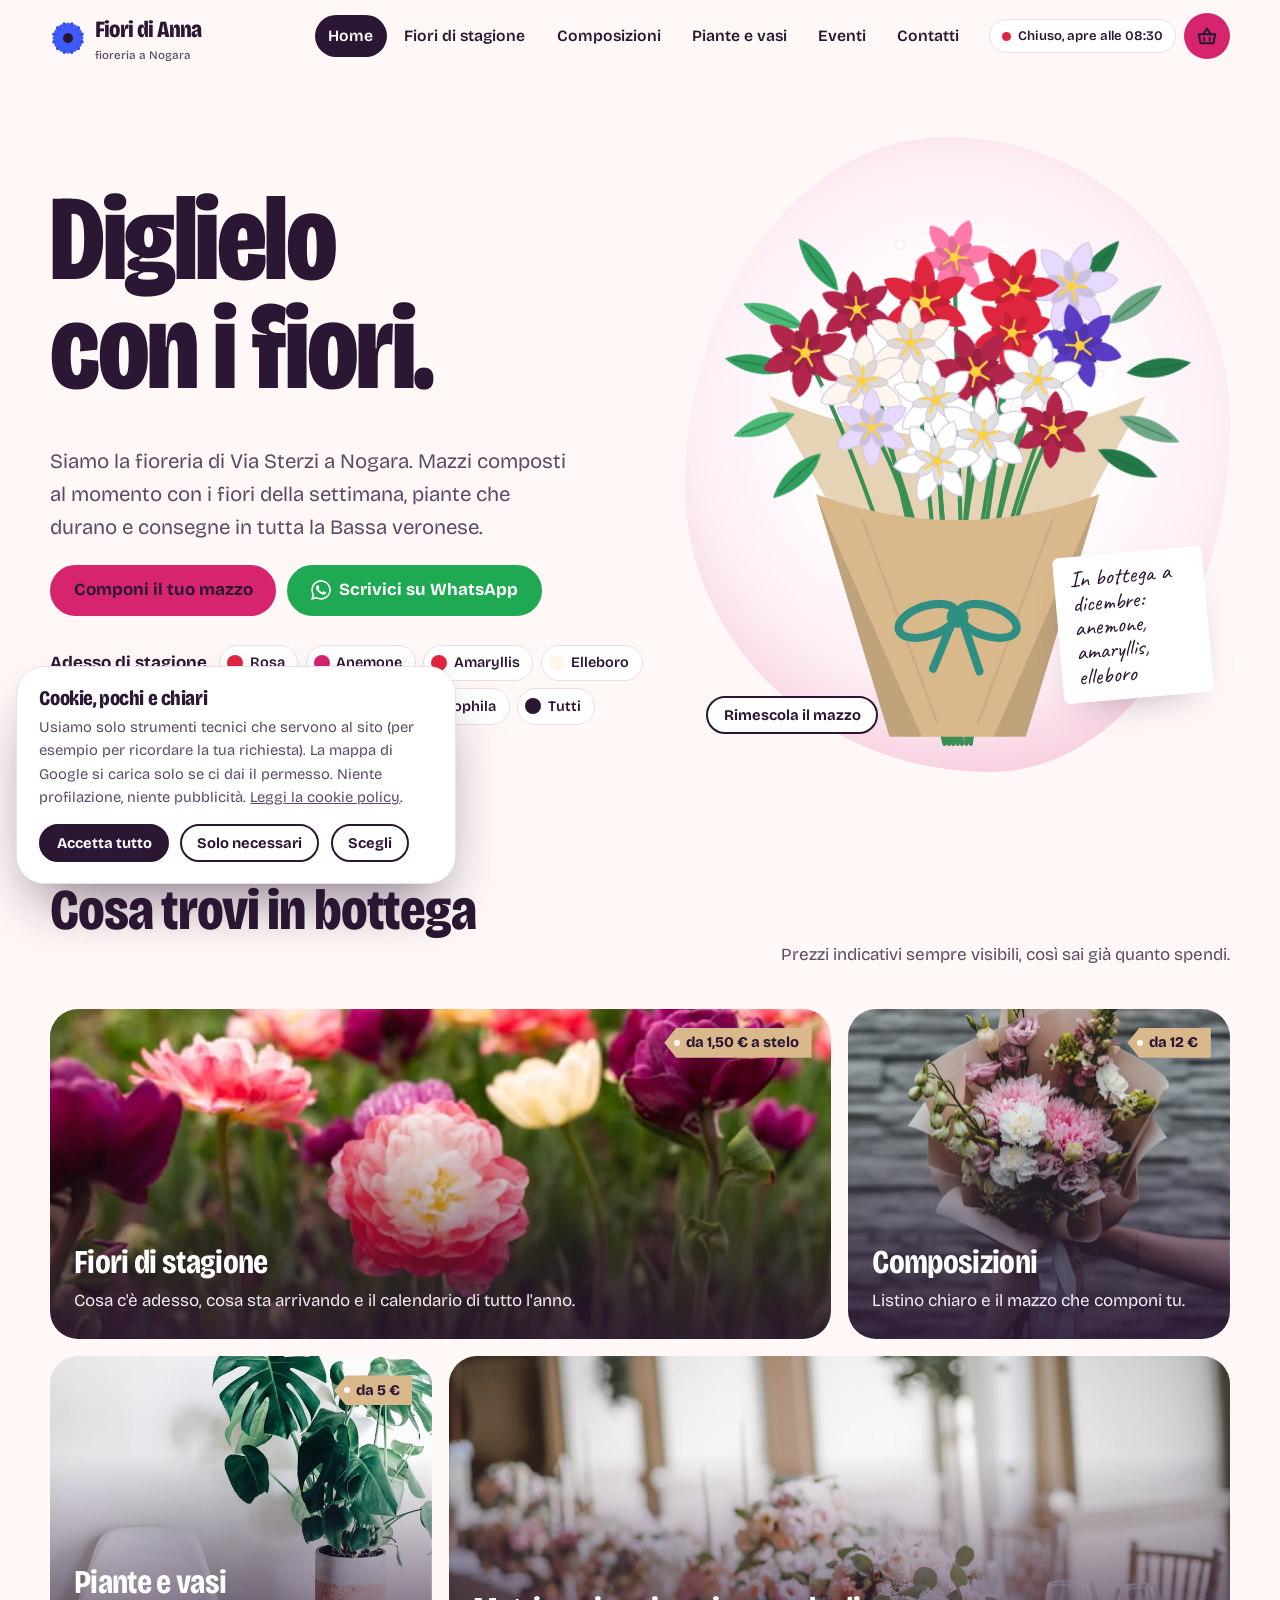
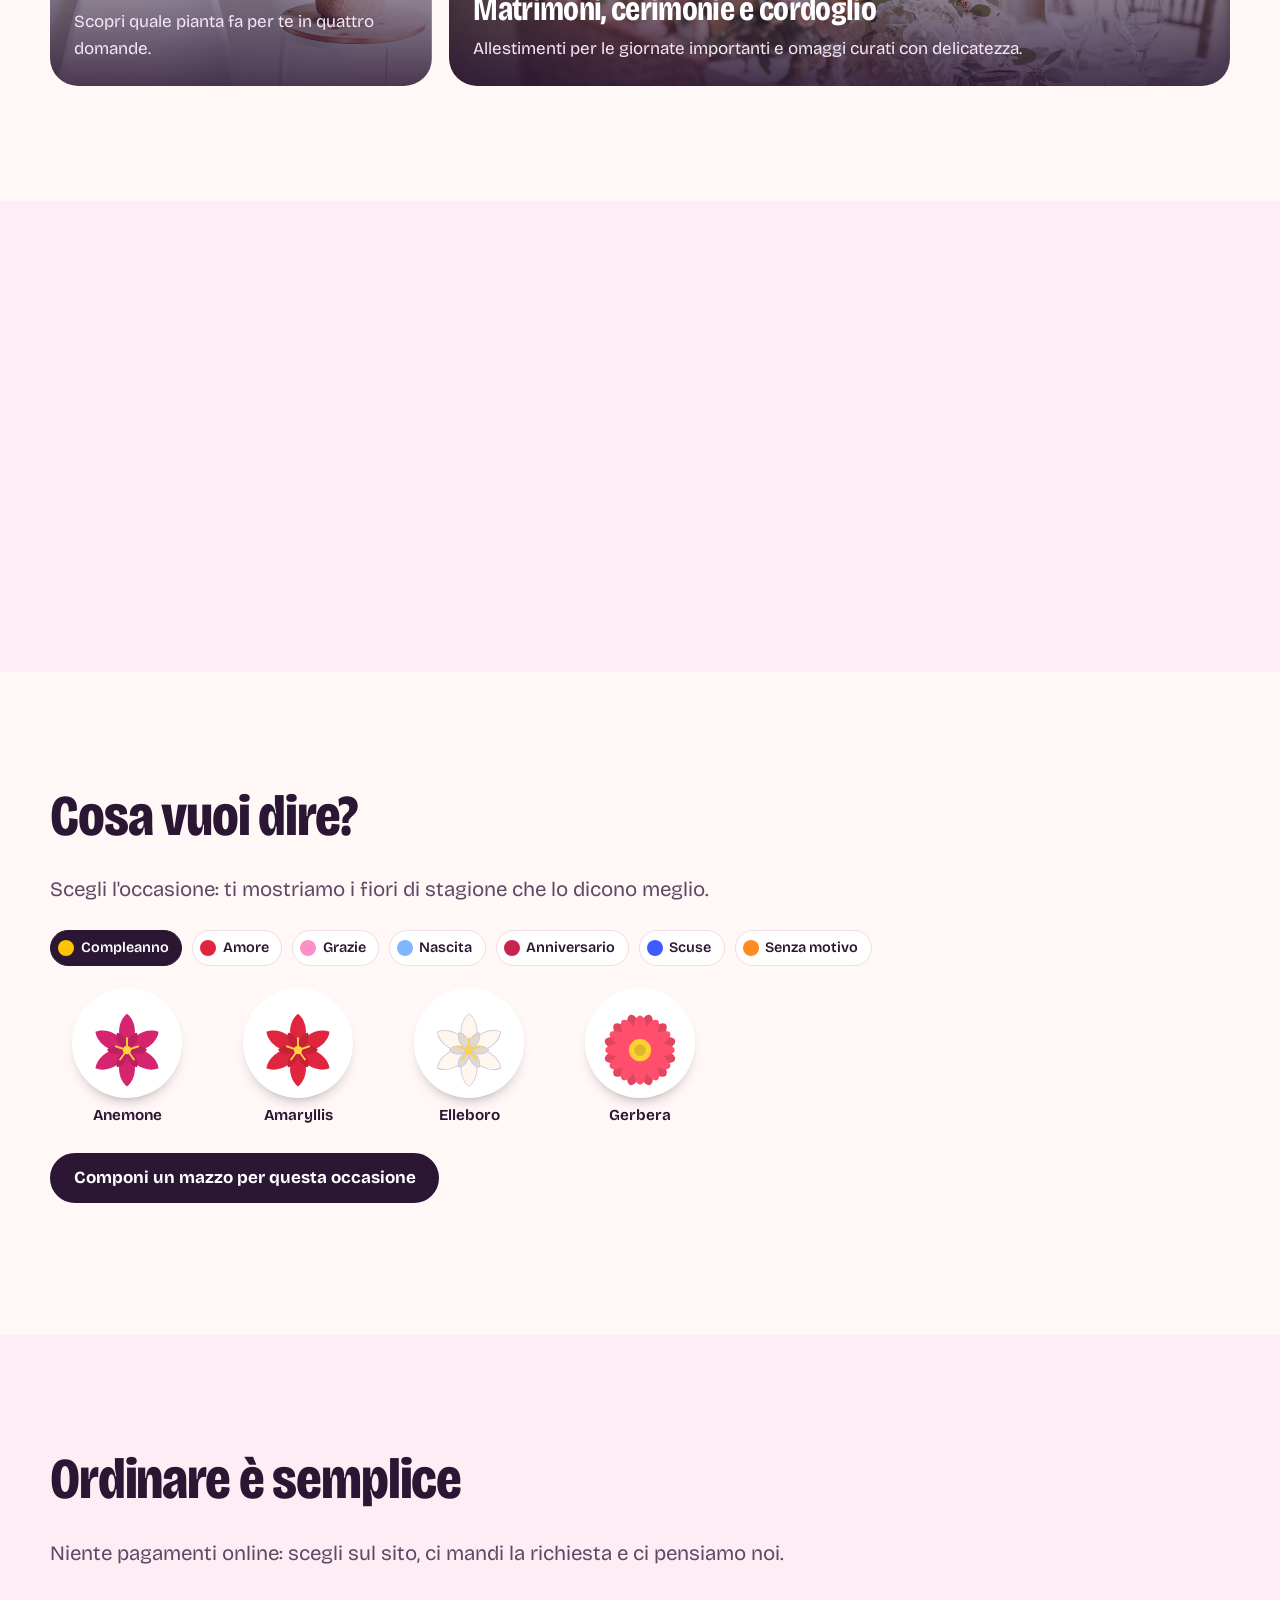
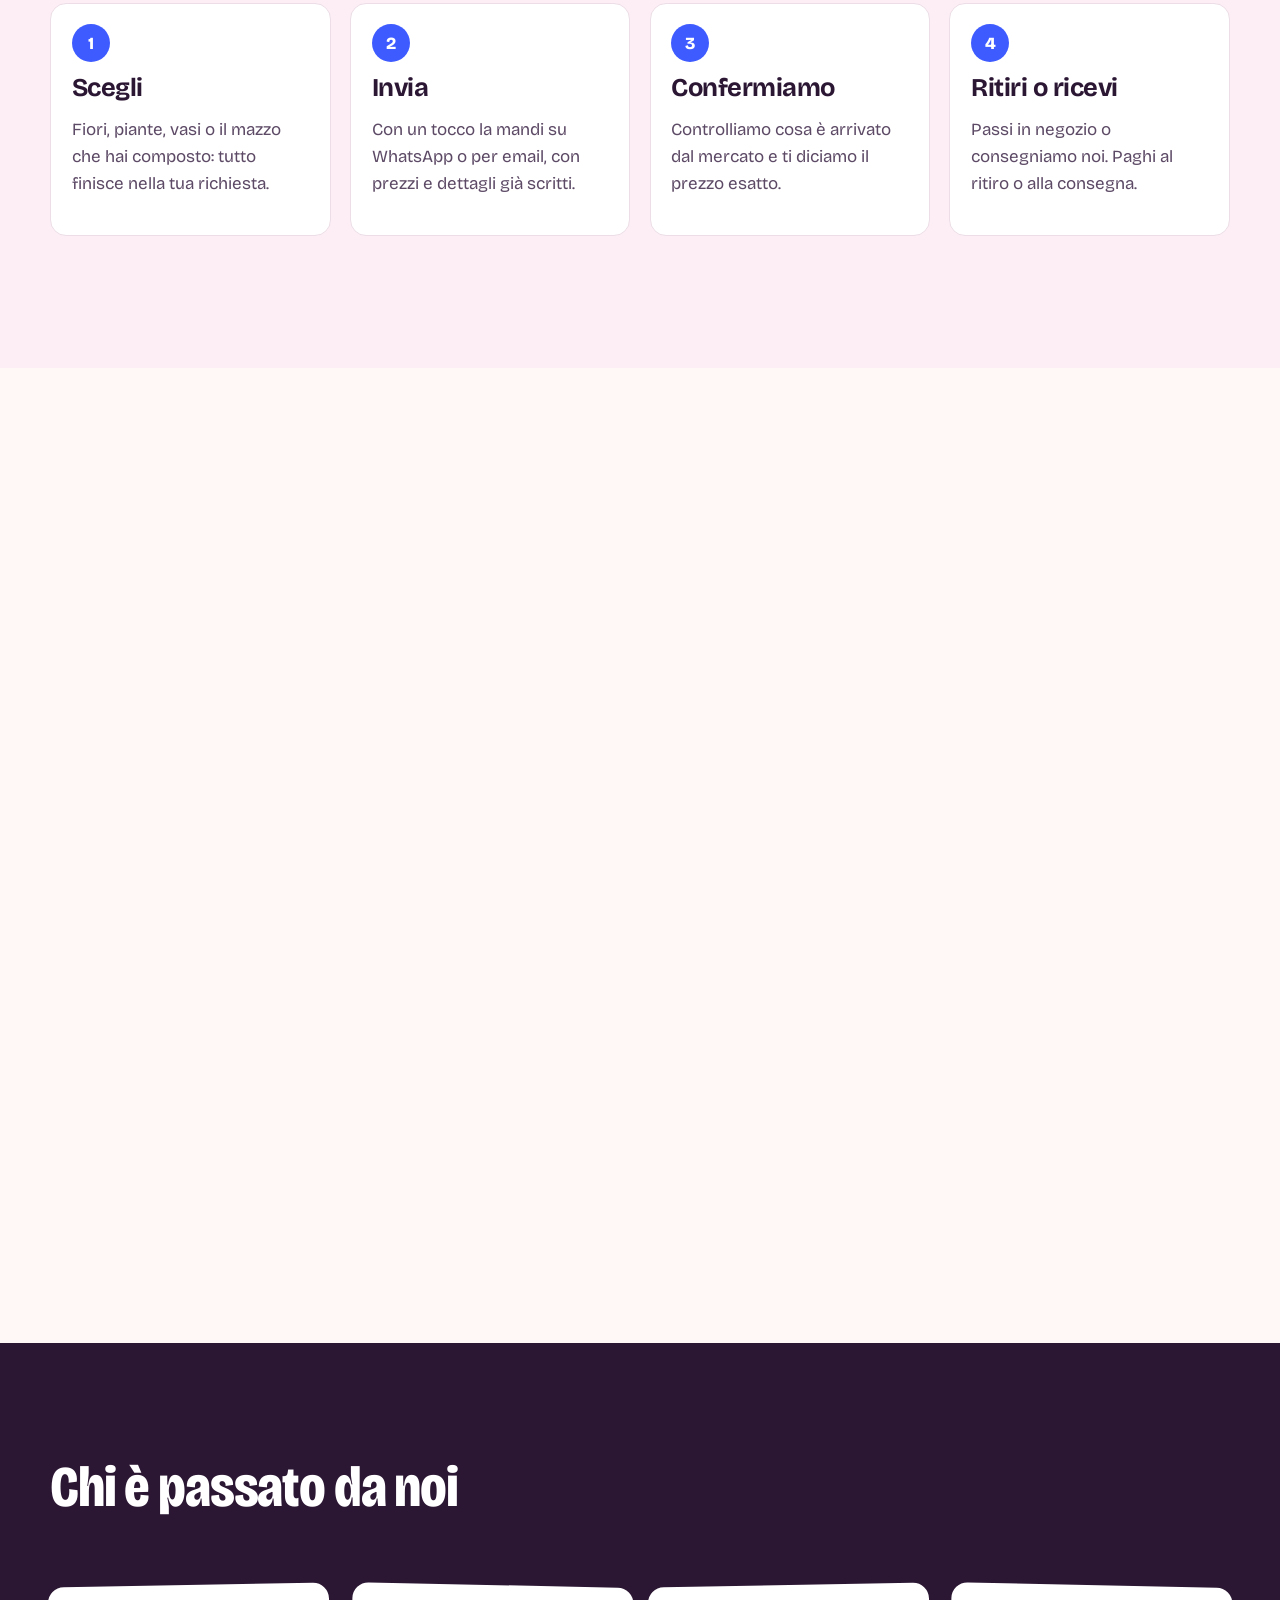
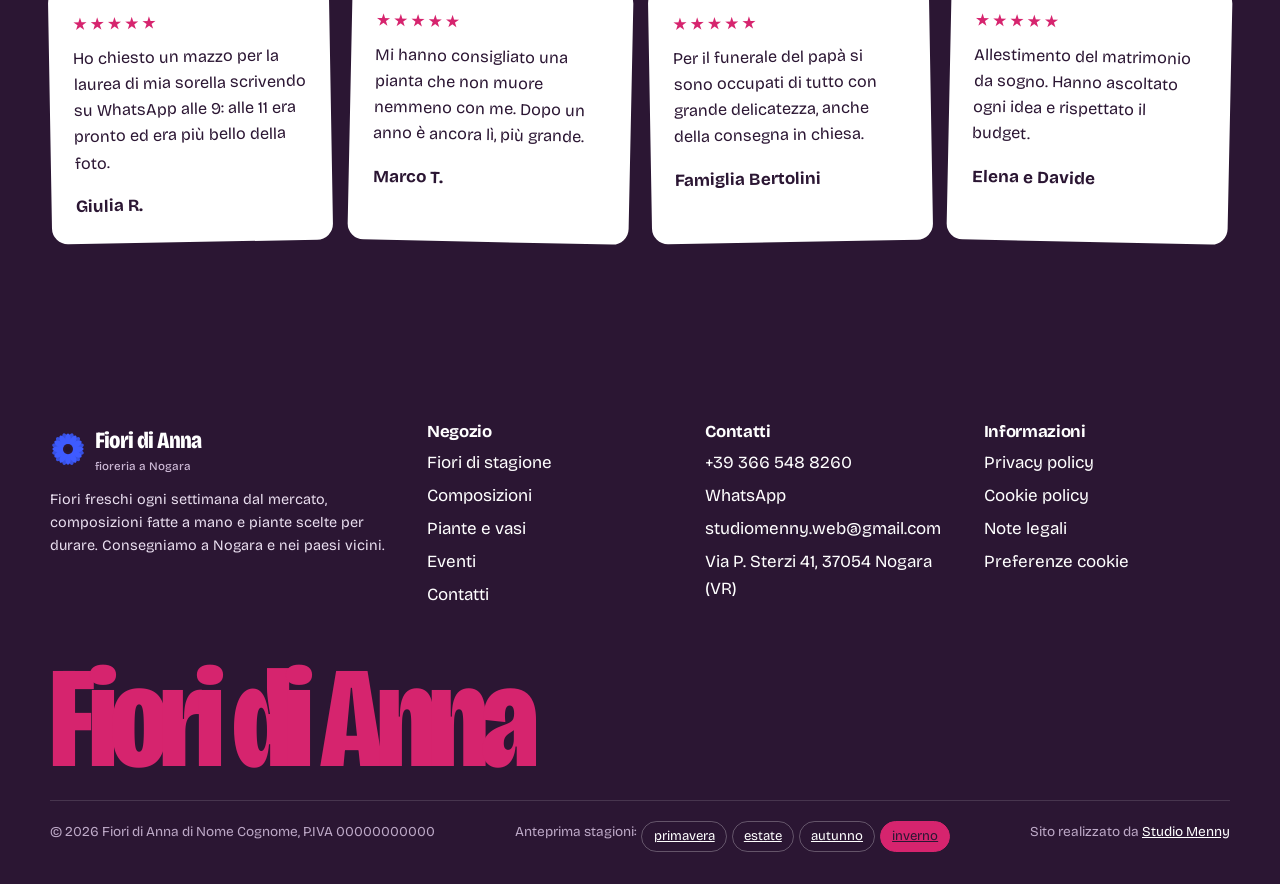
==== index.html @ 898e4e73 "Add files via upload" ====
<!doctype html>
<html lang="it">
<head>
<meta charset="utf-8">
<meta name="viewport" content="width=device-width, initial-scale=1, viewport-fit=cover">
<title>Fiori di Anna, fioreria a Nogara: fiori di stagione, composizioni e piante</title>
<meta name="description" content="Fioreria a Nogara (VR): fiori di stagione, bouquet su misura, piante e vasi con prezzi chiari. Componi il tuo mazzo online e consegniamo nella Bassa veronese.">
<meta name="theme-color" content="#2b1633">
<meta property="og:type" content="website">
<meta property="og:title" content="Fiori di Anna, fioreria a Nogara: fiori di stagione, composizioni e piante">
<meta property="og:description" content="Fioreria a Nogara (VR): fiori di stagione, bouquet su misura, piante e vasi con prezzi chiari. Componi il tuo mazzo online e consegniamo nella Bassa veronese.">
<meta property="og:image" content="img/og-image.jpg">
<meta property="og:locale" content="it_IT">
<link rel="icon" href="img/favicon.svg" type="image/svg+xml">
<link rel="preload" href="fonts/bricolage.woff2" as="font" type="font/woff2" crossorigin>
<link rel="stylesheet" href="css/style.css?v=5">
<script type="application/ld+json">{"@context": "https://schema.org", "@type": "Florist", "name": "Fiori di Anna", "telephone": "+393665488260", "email": "studiomenny.web@gmail.com", "address": {"@type": "PostalAddress", "streetAddress": "Via P. Sterzi 41", "postalCode": "37054", "addressLocality": "Nogara", "addressRegion": "VR", "addressCountry": "IT"}, "openingHoursSpecification": [{"@type": "OpeningHoursSpecification", "dayOfWeek": ["Tuesday", "Wednesday", "Thursday", "Friday"], "opens": "08:30", "closes": "12:30"}, {"@type": "OpeningHoursSpecification", "dayOfWeek": ["Tuesday", "Wednesday", "Thursday", "Friday"], "opens": "15:30", "closes": "19:30"}, {"@type": "OpeningHoursSpecification", "dayOfWeek": "Saturday", "opens": "08:30", "closes": "19:30"}, {"@type": "OpeningHoursSpecification", "dayOfWeek": "Sunday", "opens": "08:30", "closes": "12:30"}], "priceRange": "€€", "areaServed": ["Nogara", "Gazzo Veronese", "Sorgà", "Salizzole", "Sanguinetto", "Casaleone", "Cerea", "Isola della Scala", "Bovolone"]}</script>
</head>
<body data-page="home">
<noscript><p style="padding:1rem;background:#fff3c4;margin:0">Per usare tutti gli strumenti del sito attiva JavaScript. Puoi comunque chiamarci al +39 366 548 8260 o scrivere a studiomenny.web@gmail.com.</p></noscript>
<main id="main">

<section class="hero">
  <div class="wrap hero-grid">
    <div>
      <h1>Diglielo<br>con i fiori.</h1>
      <p class="lead">Siamo la fioreria di Via Sterzi a Nogara. Mazzi composti al momento con i fiori della settimana, piante che durano e consegne in tutta la Bassa veronese.</p>
      <div class="btn-row">
        <a class="btn btn-season" href="composizioni.html#configuratore">Componi il tuo mazzo</a>
        <a class="btn btn-wa" href="https://wa.me/393665488260?text=Ciao%20Fiori%20di%20Anna!%20" target="_blank" rel="noopener"><svg viewBox="0 0 24 24" fill="currentColor" aria-hidden="true"><path d="M17.5 14.4c-.3-.1-1.8-.9-2-1-.3-.1-.5-.1-.7.1-.2.3-.8 1-.9 1.2-.2.2-.3.2-.6.1-.3-.1-1.3-.5-2.4-1.5-.9-.8-1.5-1.8-1.7-2.1-.2-.3 0-.5.1-.6l.4-.5.3-.5c.1-.2 0-.4 0-.5l-.9-2.2c-.2-.6-.5-.5-.7-.5h-.6c-.2 0-.5.1-.8.4-.3.3-1 1-1 2.5s1.1 2.9 1.2 3.1c.1.2 2.1 3.2 5.1 4.5.7.3 1.3.5 1.7.6.7.2 1.4.2 1.9.1.6-.1 1.8-.7 2-1.4.2-.7.2-1.3.2-1.4-.1-.1-.3-.2-.6-.3zM12 21.8a9.9 9.9 0 0 1-5-1.4l-.4-.2-3.7 1 1-3.6-.2-.4A9.9 9.9 0 1 1 12 21.8zm8.4-18.3A11.8 11.8 0 0 0 1.8 17.6L.1 24l6.5-1.7A11.8 11.8 0 0 0 23.8 12a11.7 11.7 0 0 0-3.4-8.5z"/></svg>Scrivici su WhatsApp</a>
      </div>
      <div class="now-strip" id="now-strip"></div>
    </div>
    <div class="hero-stage">
      <div id="hero-bouquet"></div>
      <p class="hero-note" id="hero-note"></p>
      <button class="btn btn-sm btn-light hero-shuffle" type="button" id="hero-shuffle">Rimescola il mazzo</button>
    </div>
  </div>
</section>

<section class="section" style="padding-top:2rem">
  <div class="wrap">
    <div class="section-head"><h2>Cosa trovi in bottega</h2><p class="muted">Prezzi indicativi sempre visibili, così sai già quanto spendi.</p></div>
    <div class="doors">
      <a class="door door-wide reveal" href="fiori.html" data-img="door-fiori.jpg" style="--fb:linear-gradient(135deg,#ff5fa2,#ffb400)"><span class="tag">da 1,50 € a stelo</span><h3>Fiori di stagione</h3><p>Cosa c'è adesso, cosa sta arrivando e il calendario di tutto l'anno.</p></a>
      <a class="door reveal" href="composizioni.html" data-img="door-composizioni.jpg" style="--fb:linear-gradient(135deg,#c7254e,#ff8a1f)"><span class="tag">da 12 €</span><h3>Composizioni</h3><p>Listino chiaro e il mazzo che componi tu.</p></a>
      <a class="door reveal" href="piante.html" data-img="door-piante.jpg" style="--fb:linear-gradient(135deg,#1f7a4d,#7fd6b0)"><span class="tag">da 5 €</span><h3>Piante e vasi</h3><p>Scopri quale pianta fa per te in quattro domande.</p></a>
      <a class="door door-wide reveal" href="eventi.html" data-img="door-eventi.jpg" style="--fb:linear-gradient(135deg,#3e5bff,#b98cff)"><h3>Matrimoni, cerimonie e cordoglio</h3><p>Allestimenti per le giornate importanti e omaggi curati con delicatezza.</p></a>
    </div>
  </div>
</section>

<section class="section section-tint">
  <div class="wrap fotd reveal" id="fotd"></div>
</section>

<section class="section">
  <div class="wrap">
    <h2>Cosa vuoi dire?</h2>
    <p class="lead">Scegli l'occasione: ti mostriamo i fiori di stagione che lo dicono meglio.</p>
    <div class="occasions" id="occasions"></div>
    <div class="occasion-result" id="occasion-result" aria-live="polite"></div>
    <p style="margin-top:1.6rem"><a class="btn" id="occasion-go" href="composizioni.html#configuratore">Componi un mazzo per questa occasione</a></p>
  </div>
</section>

<section class="section section-tint">
  <div class="wrap">
    <h2>Ordinare è semplice</h2>
    <p class="lead">Niente pagamenti online: scegli sul sito, ci mandi la richiesta e ci pensiamo noi.</p>
    <ol class="steps" style="padding:0;margin-top:2rem">
      <li><h3>Scegli</h3><p class="muted">Fiori, piante, vasi o il mazzo che hai composto: tutto finisce nella tua richiesta.</p></li>
      <li><h3>Invia</h3><p class="muted">Con un tocco la mandi su WhatsApp o per email, con prezzi e dettagli già scritti.</p></li>
      <li><h3>Confermiamo</h3><p class="muted">Controlliamo cosa è arrivato dal mercato e ti diciamo il prezzo esatto.</p></li>
      <li><h3>Ritiri o ricevi</h3><p class="muted">Passi in negozio o consegniamo noi. Paghi al ritiro o alla consegna.</p></li>
    </ol>
  </div>
</section>

<section class="section">
  <div class="wrap split">
    <div class="ph ph-tall reveal" data-img="bottega.jpg" style="--fb:linear-gradient(160deg,#ffb400,#ff5fa2 55%,#3e5bff)"></div>
    <div class="reveal">
      <h2>Una bottega piena di colore</h2>
      <p class="lead">Andiamo al mercato dei fiori ogni settimana e scegliamo uno a uno gli steli. Per questo i nostri mazzi cambiano con le stagioni.</p>
      <p>Da noi puoi entrare anche solo per un consiglio: come salvare un'orchidea, che pianta mettere in un bagno senza finestre, quali fiori portare a una cena. Te lo diciamo volentieri.</p>
      <p><span class="open-pill" data-open><i></i><span>…</span></span></p>
      <div class="btn-row"><a class="btn" href="contatti.html">Orari e dove siamo</a><a class="btn btn-light" href="tel:+393665488260"><svg viewBox="0 0 24 24" fill="none" stroke="currentColor" stroke-width="2" stroke-linecap="round" stroke-linejoin="round" aria-hidden="true"><path d="M22 16.9v3a2 2 0 0 1-2.2 2 19.8 19.8 0 0 1-8.6-3.1 19.5 19.5 0 0 1-6-6A19.8 19.8 0 0 1 2.1 4.2 2 2 0 0 1 4.1 2h3a2 2 0 0 1 2 1.7c.1.9.4 1.8.7 2.7a2 2 0 0 1-.5 2.1L8 9.8a16 16 0 0 0 6 6l1.3-1.3a2 2 0 0 1 2.1-.4c.9.3 1.8.6 2.7.7a2 2 0 0 1 1.7 2z"/></svg>Chiama</a></div>
    </div>
  </div>
</section>

<section class="section section-ink">
  <div class="wrap">
    <div class="section-head"><h2>Chi è passato da noi</h2></div>
    <div class="reviews" id="reviews"></div>
  </div>
</section>
</main>
<script src="js/data.js?v=5" defer></script>
<script src="js/app.js?v=5" defer></script>
</body>
</html>
---- css/style.css ----
/* =========================================================
   FIORI DI ANNA — foglio di stile condiviso
   I colori d'accento cambiano da soli con la stagione
   (attributo data-season sull'<html>, impostato da app.js)
   ========================================================= */

@font-face {
  font-family: "Bricolage";
  src: url("../fonts/bricolage.woff2") format("woff2");
  font-weight: 200 800;
  font-stretch: 75% 100%;
  font-display: swap;
}
@font-face {
  font-family: "Caveat";
  src: url("../fonts/caveat.woff2") format("woff2");
  font-weight: 400;
  font-display: swap;
}

:root {
  --paper: #fff8f6;
  --paper-2: #ffffff;
  --ink: #2b1633;
  --ink-soft: #5d4a66;
  --line: #ecdde6;
  --leaf: #1f7a4d;
  --leaf-soft: #d9f4e3;
  --brand: #3e5bff;          /* blu fiordaliso: il colore del marchio */
  --kraft: #d9b98c;
  --kraft-dark: #a9824f;
  --wa: #1ea952;

  /* accenti di stagione (autunno di base) */
  --s1: #ff8a1f;
  --s2: #c7254e;
  --s3: #ffc53d;
  --s-tint: #fff0e3;

  --radius-l: 28px;
  --radius-m: 16px;
  --radius-s: 10px;
  --shadow: 0 18px 40px -22px rgba(43, 22, 51, .35);
  --wrap: min(1180px, 100% - 2.5rem);
  --ff: "Bricolage", "Segoe UI", system-ui, sans-serif;
  --ff-hand: "Caveat", "Segoe Print", cursive;
}

html[data-season="primavera"] { --s1: #ff5fa2; --s2: #1fb36b; --s3: #ffd21f; --s-tint: #ffeef6; }
html[data-season="estate"]    { --s1: #ffb400; --s2: #ff5a36; --s3: #19b6c9; --s-tint: #fff6db; }
html[data-season="autunno"]   { --s1: #ff8a1f; --s2: #c7254e; --s3: #ffc53d; --s-tint: #fff0e3; }
html[data-season="inverno"]   { --s1: #d6246e; --s2: #2f8f83; --s3: #7fb7ff; --s-tint: #fdeef5; }

*, *::before, *::after { box-sizing: border-box; }
html { scroll-behavior: smooth; -webkit-text-size-adjust: 100%; }
body {
  margin: 0;
  font-family: var(--ff);
  font-size: 1.0625rem;
  line-height: 1.6;
  color: var(--ink);
  background: var(--paper);
  font-variation-settings: "wdth" 100;
}
img { max-width: 100%; display: block; }
a { color: inherit; }
button, input, select, textarea { font: inherit; color: inherit; }
:focus-visible { outline: 3px solid var(--brand); outline-offset: 3px; border-radius: 6px; }
.sr-only { position: absolute; width: 1px; height: 1px; overflow: hidden; clip: rect(0 0 0 0); white-space: nowrap; }
.skip { position: absolute; left: 1rem; top: -4rem; background: var(--ink); color: #fff; padding: .6rem 1rem; border-radius: 8px; z-index: 100; }
.skip:focus { top: 1rem; }

.wrap { width: var(--wrap); margin-inline: auto; }

/* ---------- tipografia ---------- */
h1, h2, h3, h4 { margin: 0 0 .5em; line-height: 1.02; letter-spacing: -.02em; }
h1 { font-size: clamp(2.8rem, 8vw, 6.4rem); font-weight: 800; font-variation-settings: "wdth" 78; }
h2 { font-size: clamp(2rem, 4.6vw, 3.6rem); font-weight: 780; font-variation-settings: "wdth" 80; }
h3 { font-size: clamp(1.3rem, 2vw, 1.6rem); font-weight: 700; line-height: 1.15; }
p { margin: 0 0 1em; max-width: 64ch; }
.lead { font-size: clamp(1.1rem, 1.6vw, 1.3rem); color: var(--ink-soft); }
.hand { font-family: var(--ff-hand); font-weight: 400; letter-spacing: 0; }
.muted { color: var(--ink-soft); }
.small { font-size: .9rem; }

/* ---------- header ---------- */
.site-header {
  position: sticky; top: 0; z-index: 50;
  background: color-mix(in srgb, var(--paper) 86%, transparent);
  backdrop-filter: saturate(1.4) blur(12px);
  -webkit-backdrop-filter: saturate(1.4) blur(12px);
  border-bottom: 1px solid transparent;
  transition: border-color .3s;
}
.site-header.scrolled { border-color: var(--line); }
.header-inner { display: flex; align-items: center; gap: 1rem; height: 72px; }
.logo { display: flex; align-items: center; gap: .55rem; text-decoration: none; font-weight: 800; font-size: 1.45rem; letter-spacing: -.03em; font-variation-settings: "wdth" 80; }
.logo svg { width: 36px; height: 36px; flex: none; }
.logo small { display: block; font-weight: 500; font-size: .72rem; letter-spacing: 0; color: var(--ink-soft); line-height: 1; margin-top: 2px; font-variation-settings: "wdth" 100; }
.nav { margin-left: auto; display: flex; gap: .25rem; }
.nav a {
  text-decoration: none; font-weight: 600; font-size: .98rem;
  padding: .5rem .85rem; border-radius: 999px;
  transition: background .2s, color .2s;
}
.nav a:hover { background: var(--s-tint); }
.nav a[aria-current="page"] { background: var(--ink); color: #fff; }
.header-actions { display: flex; align-items: center; gap: .5rem; }
.open-pill {
  display: inline-flex; align-items: center; gap: .45rem;
  font-size: .82rem; font-weight: 600; padding: .35rem .75rem;
  border-radius: 999px; background: #fff; border: 1px solid var(--line); white-space: nowrap;
}
.open-pill i { width: 9px; height: 9px; border-radius: 50%; background: #aaa; }
.open-pill.is-open i { background: #1fb36b; box-shadow: 0 0 0 4px #1fb36b33; }
.open-pill.is-closed i { background: #e0263f; }
.basket-btn {
  position: relative; border: 0; cursor: pointer;
  width: 46px; height: 46px; border-radius: 50%;
  background: var(--s1); color: var(--ink); display: grid; place-items: center;
}
.basket-btn svg { width: 22px; height: 22px; }
.basket-btn b {
  position: absolute; top: -4px; right: -4px; min-width: 22px; height: 22px; padding: 0 5px;
  border-radius: 11px; background: var(--ink); color: #fff; font-size: .75rem; display: grid; place-items: center;
}
.basket-btn b:empty { display: none; }
.burger { display: none; border: 0; background: var(--ink); color: #fff; width: 46px; height: 46px; border-radius: 50%; cursor: pointer; }
.burger svg { width: 22px; height: 22px; margin: auto; }

@media (max-width: 980px) {
  .nav {
    position: fixed; inset: 72px 0 auto 0; flex-direction: column; gap: 0;
    background: var(--paper); padding: 1rem 1.25rem 2rem; border-bottom: 1px solid var(--line);
    transform: translateY(-120%); transition: transform .35s ease; z-index: 40;
  }
  .nav.open { transform: none; }
  .nav a { font-size: 1.6rem; font-weight: 750; padding: .55rem .5rem; border-radius: 12px; font-variation-settings: "wdth" 80; }
  .burger { display: grid; }
  .header-actions .open-pill { display: none; }
}

/* ---------- bottoni ---------- */
.btn {
  display: inline-flex; align-items: center; justify-content: center; gap: .5rem;
  padding: .85rem 1.35rem; border-radius: 999px; border: 2px solid var(--ink);
  background: var(--ink); color: #fff; font-weight: 700; text-decoration: none; cursor: pointer;
  transition: transform .15s, background .2s, color .2s;
  line-height: 1.1;
}
.btn:hover { transform: translateY(-2px); }
.btn:active { transform: translateY(0); }
.btn svg { width: 20px; height: 20px; flex: none; }
.btn-light { background: #fff; color: var(--ink); }
.btn-season { background: var(--s1); border-color: var(--s1); color: var(--ink); }
.btn-wa { background: var(--wa); border-color: var(--wa); color: #fff; }
.btn-ghost { background: transparent; color: var(--ink); }
.btn-sm { padding: .55rem .95rem; font-size: .92rem; }
.btn-row { display: flex; flex-wrap: wrap; gap: .7rem; }

/* ---------- etichetta prezzo "kraft" ---------- */
.tag {
  --h: 30px;
  position: relative; display: inline-flex; align-items: center;
  height: var(--h); padding: 0 .8rem 0 1.35rem;
  background: var(--kraft); color: var(--ink); font-weight: 750; font-size: .92rem;
  clip-path: polygon(12px 0, 100% 0, 100% 100%, 12px 100%, 0 50%);
  white-space: nowrap;
}
.tag::before {
  content: ""; position: absolute; left: 10px; top: 50%; width: 6px; height: 6px; margin-top: -3px;
  border-radius: 50%; background: var(--paper);
}
.tag-tilt { transform: rotate(-4deg); }

/* ---------- sezioni ---------- */
.section { padding: clamp(4rem, 9vw, 7.5rem) 0; }
.section-tint { background: var(--s-tint); }
.section-ink { background: var(--ink); color: #fff; }
.section-ink .muted, .section-ink .lead { color: #d9c9e2; }
.section-head { display: flex; flex-wrap: wrap; align-items: end; justify-content: space-between; gap: 1rem 2rem; margin-bottom: 2.5rem; }
.section-head p { margin: 0; }

/* ---------- intestazione pagina con foto sbiadita ---------- */
.page-hero {
  position: relative; overflow: hidden; isolation: isolate;
  padding: clamp(5rem, 12vw, 9rem) 0 clamp(3rem, 7vw, 5rem);
}
.page-hero::before {
  content: ""; position: absolute; inset: 0; z-index: -2;
  background-image: var(--img, none), radial-gradient(circle at 80% 20%, var(--s1), transparent 50%), radial-gradient(circle at 10% 90%, var(--s3), transparent 45%);
  background-size: cover; background-position: center;
  opacity: .28; filter: saturate(1.2);
}
.page-hero::after {
  content: ""; position: absolute; inset: 0; z-index: -1;
  background: linear-gradient(180deg, color-mix(in srgb, var(--paper) 40%, transparent), var(--paper) 96%);
}
.page-hero h1 { max-width: 14ch; }
.page-hero .lead { max-width: 52ch; }
.crumbs { font-size: .9rem; color: var(--ink-soft); margin-bottom: 1rem; }
.crumbs a { text-decoration: none; }

/* ---------- foto con ripiego colorato ---------- */
.ph {
  position: relative; overflow: hidden; border-radius: var(--radius-m);
  background-image: var(--img, none), var(--fb, linear-gradient(135deg, var(--s1), var(--s2)));
  background-size: cover; background-position: center;
  aspect-ratio: 4 / 3;
}
.ph-tall { aspect-ratio: 3 / 4; }
.ph-sq { aspect-ratio: 1; }
.ph-label {
  position: absolute; left: .8rem; bottom: .8rem;
}

/* ---------- entrata allo scorrimento ---------- */
.reveal { opacity: 0; transform: translateY(24px); transition: opacity .7s ease, transform .7s ease; }
.reveal.in { opacity: 1; transform: none; }

/* ---------- HOME: hero ---------- */
.hero { position: relative; padding: clamp(2rem, 5vw, 4rem) 0 clamp(3rem, 6vw, 5rem); overflow: hidden; }
.hero-grid { display: grid; grid-template-columns: 1.05fr .95fr; gap: 2rem; align-items: center; }
.hero h1 { font-size: clamp(3.2rem, 9.5vw, 8rem); line-height: .9; margin-bottom: .35em; }
.hero .lead { max-width: 40ch; }
.hero-stage {
  position: relative; aspect-ratio: 1 / 1.05; border-radius: 48% 52% 44% 56% / 55% 45% 55% 45%;
  background: radial-gradient(circle at 50% 45%, #fff 0 30%, var(--s-tint) 60%, color-mix(in srgb, var(--s1) 30%, var(--s-tint)) 100%);
}
#hero-bouquet svg { width: 100%; height: 100%; overflow: visible; }
.hero-note {
  position: absolute; right: 4%; bottom: 8%; transform: rotate(-5deg);
  background: #fff; padding: .7rem 1rem .8rem; border-radius: 6px; box-shadow: var(--shadow);
  font-family: var(--ff-hand); font-size: 1.45rem; line-height: 1.05; max-width: 15ch;
}
.hero-shuffle { position: absolute; left: 4%; bottom: 6%; }
.now-strip { margin-top: 1.8rem; display: flex; flex-wrap: wrap; gap: .45rem; align-items: center; }
.now-strip span.label { font-weight: 700; margin-right: .3rem; }
.chip {
  display: inline-flex; align-items: center; gap: .4rem;
  padding: .35rem .8rem .35rem .45rem; border-radius: 999px; background: #fff; border: 1px solid var(--line);
  font-size: .9rem; font-weight: 600; text-decoration: none; cursor: pointer;
}
.chip i { width: 16px; height: 16px; border-radius: 50%; background: var(--c, var(--s1)); }
button.chip[aria-pressed="true"] { background: var(--ink); color: #fff; border-color: var(--ink); }

@media (max-width: 860px) {
  .hero-grid { grid-template-columns: 1fr; }
  .hero-stage { max-width: 460px; width: 100%; margin: 0 auto; }
}

/* bouquet: fioritura iniziale */
.bloom { transform-box: fill-box; transform-origin: center; animation: bloom .7s cubic-bezier(.3,1.5,.5,1) both; animation-delay: var(--d, 0s); }
@keyframes bloom { from { transform: scale(0) rotate(-40deg); } to { transform: none; } }
.stem-draw { stroke-dasharray: 400; stroke-dashoffset: 400; animation: draw .9s ease forwards; animation-delay: var(--d, 0s); }
@keyframes draw { to { stroke-dashoffset: 0; } }

/* ---------- servizi in home ---------- */
.doors { display: grid; grid-template-columns: repeat(12, 1fr); gap: 1.1rem; }
.door {
  position: relative; grid-column: span 4; min-height: 330px; border-radius: var(--radius-l); overflow: hidden;
  text-decoration: none; color: #fff; display: flex; flex-direction: column; justify-content: flex-end; padding: 1.5rem;
  background-image: linear-gradient(180deg, transparent 30%, rgba(43,22,51,.85)), var(--img, none), var(--fb);
  background-size: cover; background-position: center;
  transition: transform .3s;
}
.door:hover { transform: translateY(-4px); }
.door h3 { font-size: clamp(1.6rem, 2.6vw, 2.2rem); margin-bottom: .2em; font-variation-settings: "wdth" 80; }
.door p { margin: 0; color: #f3e8f7; }
.door .tag { position: absolute; top: 1.2rem; right: 1.2rem; }
.door-wide { grid-column: span 8; }
@media (max-width: 860px) { .door, .door-wide { grid-column: span 12; min-height: 260px; } }

/* fiore del giorno */
.fotd { display: grid; grid-template-columns: auto 1fr; gap: 2rem; align-items: center; }
.fotd-art { width: clamp(160px, 22vw, 240px); aspect-ratio: 1; border-radius: 50%; background: #fff; display: grid; place-items: center; box-shadow: var(--shadow); }
.fotd-art svg { width: 78%; height: 78%; }
@media (max-width: 640px) { .fotd { grid-template-columns: 1fr; } }

/* occasioni rapide */
.occasions { display: flex; flex-wrap: wrap; gap: .6rem; margin: 1.4rem 0; }
.occasion-result { display: grid; grid-template-columns: repeat(auto-fill, minmax(140px, 1fr)); gap: 1rem; margin-top: 1rem; }
.mini-flower { text-align: center; font-weight: 650; font-size: .95rem; }
.mini-flower svg { background: #fff; border-radius: 50%; padding: 8px; box-shadow: 0 8px 18px -14px #2b1633; width: 100%; max-width: 110px; height: auto; aspect-ratio: 1; margin: 0 auto .3rem; display: block; }

/* recensioni */
.reviews { display: grid; grid-template-columns: repeat(auto-fit, minmax(240px, 1fr)); gap: 1.2rem; }
.review { background: #fff; color: var(--ink); padding: 1.5rem; border-radius: var(--radius-m); position: relative; }
.review:nth-child(odd) { transform: rotate(-1deg); }
.review:nth-child(even) { transform: rotate(1.2deg); }
.review p { font-size: 1.02rem; }
.review .stars { color: var(--s1); letter-spacing: 2px; }
.review b { display: block; }

/* ---------- PAGINA FIORI ---------- */
.months { display: flex; gap: .35rem; overflow-x: auto; padding-bottom: .5rem; scrollbar-width: thin; }
.months button {
  flex: none; border: 2px solid var(--line); background: #fff; border-radius: 999px;
  padding: .45rem .95rem; font-weight: 650; cursor: pointer; position: relative;
}
.months button[aria-pressed="true"] { background: var(--ink); color: #fff; border-color: var(--ink); }
.months button.today::after { content: ""; position: absolute; top: 4px; right: 6px; width: 7px; height: 7px; border-radius: 50%; background: var(--s1); }
.filters { display: flex; flex-wrap: wrap; gap: .5rem; margin: 1.2rem 0 2rem; align-items: center; }
.filters select { padding: .5rem .8rem; border-radius: 999px; border: 2px solid var(--line); background: #fff; }
.bench { display: grid; grid-template-columns: repeat(auto-fill, minmax(235px, 1fr)); gap: 1.4rem 1.1rem; }
.flower-card { position: relative; background: #fff; border-radius: 22px 22px 22px 6px; padding: 1rem 1.1rem 1.2rem; border: 1px solid var(--line); }
.flower-card .art { background: var(--s-tint); border-radius: 16px; aspect-ratio: 1.2; display: grid; place-items: center; margin-bottom: .8rem; }
.flower-card .art svg { width: 62%; height: auto; }
.flower-card .art, .fotd-art { background-image: var(--img, none); background-size: cover; background-position: center; }
.flower-card .art { aspect-ratio: 4 / 3; overflow: hidden; }
.flower-card .art.has-img svg, .fotd-art.has-img svg { display: none; }
.flower-card h3 { font-size: 1.25rem; margin-bottom: .15rem; }
.flower-card p { font-size: .93rem; color: var(--ink-soft); margin-bottom: .7rem; }
.flower-card .swatches { display: flex; gap: .3rem; margin-bottom: .8rem; }
.flower-card .swatches i { width: 18px; height: 18px; border-radius: 50%; background: var(--c); border: 1px solid #0002; }
.flower-card .badge { position: absolute; top: .8rem; left: .8rem; font-size: .78rem; font-weight: 700; padding: .2rem .6rem; border-radius: 999px; background: var(--ink); color: #fff; }
.flower-card .badge.new { background: var(--s2); }
.flower-card .badge.last { background: var(--s1); color: var(--ink); }
.flower-card .row { flex-wrap: wrap; display: flex; align-items: center; justify-content: space-between; gap: .5rem; }
.empty { padding: 2rem; border: 2px dashed var(--line); border-radius: var(--radius-m); text-align: center; }

/* calendario delle fioriture */
.calendar { position: relative; overflow-x: auto; border-radius: var(--radius-m); background: #fff; border: 1px solid var(--line); }
.calendar table { border-collapse: collapse; width: 100%; min-width: 720px; font-size: .9rem; }
.calendar th, .calendar td { padding: .38rem .3rem; text-align: center; }
.calendar th:first-child, .calendar td:first-child { text-align: left; padding-left: 1rem; white-space: nowrap; font-weight: 650; position: sticky; left: 0; background: #fff; }
.calendar thead th { font-weight: 700; color: var(--ink-soft); }
.calendar thead th.cur { color: var(--ink); background: var(--s-tint); }
.calendar .ini { display: none; }
.calendar td.on span { display: block; height: 14px; border-radius: 7px; background: var(--c); }
.calendar td.cur { background: var(--s-tint); }
.calendar tr + tr td { border-top: 1px solid #f3eaf0; }

/* ---------- CONFIGURATORE ---------- */
.builder { display: grid; grid-template-columns: 1fr 1fr; gap: 2rem; align-items: start; }
.builder-stage {
  position: sticky; top: 90px; border-radius: var(--radius-l); padding: 1rem;
  background: radial-gradient(circle at 50% 40%, #fff 0 35%, var(--s-tint) 75%);
  border: 1px solid var(--line);
}
.builder-stage #builder-svg svg { width: 100%; height: auto; display: block; }
.builder-total { display: flex; align-items: center; justify-content: space-between; gap: 1rem; padding: .8rem .5rem 0; flex-wrap: wrap; }
.builder-total .price { font-size: clamp(2rem, 4vw, 2.8rem); font-weight: 800; letter-spacing: -.03em; font-variation-settings: "wdth" 78; line-height: 1; }
.builder-total .price small { font-size: .9rem; font-weight: 500; color: var(--ink-soft); display: block; letter-spacing: 0; font-variation-settings: "wdth" 100; }
.step { border: 0; padding: 0; margin: 0 0 1.8rem; }
.step legend { font-weight: 750; font-size: 1.2rem; margin-bottom: .7rem; padding: 0; }
.step legend span { display: inline-grid; place-items: center; width: 28px; height: 28px; border-radius: 50%; background: var(--ink); color: #fff; font-size: .85rem; margin-right: .5rem; }
.opts { display: flex; flex-wrap: wrap; gap: .5rem; }
.opt { position: relative; }
.opt input { position: absolute; opacity: 0; inset: 0; cursor: pointer; }
.opt label {
  display: inline-flex; align-items: center; gap: .45rem; cursor: pointer;
  border: 2px solid var(--line); background: #fff; border-radius: 14px; padding: .55rem .85rem; font-weight: 600;
  transition: border-color .15s, background .15s;
}
.opt label small { color: var(--ink-soft); font-weight: 500; }
.opt input:checked + label { border-color: var(--ink); background: var(--ink); color: #fff; }
.opt input:checked + label small { color: #e7d9ef; }
.opt input:focus-visible + label { outline: 3px solid var(--brand); outline-offset: 2px; }
.opt .dots { display: inline-flex; }
.opt .dots i { width: 14px; height: 14px; border-radius: 50%; background: var(--c); margin-left: -4px; border: 2px solid #fff; }
.opt .dots i:first-child { margin-left: 0; }
.card-preview {
  margin-top: .8rem; background: #fffdf3; border: 1px solid #efe3b8; border-radius: 6px; padding: 1rem 1.2rem;
  font-family: var(--ff-hand); font-size: 1.6rem; line-height: 1.15; min-height: 90px; transform: rotate(-1deg);
  box-shadow: 0 10px 20px -16px #0006; white-space: pre-wrap; word-break: break-word;
}
textarea, input[type="text"], input[type="email"], input[type="tel"], input[type="date"], select.field {
  width: 100%; border: 2px solid var(--line); border-radius: 14px; padding: .7rem .9rem; background: #fff;
}
textarea:focus, input:focus, select:focus { border-color: var(--ink); outline: none; }
.mobile-only { display: none; }
@media (max-width: 900px) {
  .builder { display: block; }
  .builder > form { margin-top: 1.5rem; }
  .builder-stage { top: 76px; z-index: 5; padding: .5rem; background: radial-gradient(circle at 50% 40%, #fff 0 35%, var(--s-tint) 75%), var(--paper); box-shadow: var(--shadow); }
  .builder-stage #builder-svg svg { max-height: 30vh; }
  .builder-stage .stage-actions, .builder-stage .stage-note { display: none; }
  .builder-total { padding-top: .3rem; }
  .builder-total .price { font-size: 1.6rem; }
  .mobile-only { display: flex; }
}

/* listino composizioni */
.price-list { display: grid; grid-template-columns: repeat(auto-fill, minmax(290px, 1fr)); gap: 1.4rem; }
.comp { display: flex; flex-direction: column; }
.comp .ph { margin-bottom: 1rem; aspect-ratio: 5 / 4; }
.comp .ph .tag { position: absolute; top: 1rem; left: -2px; }
.comp h3 { margin-bottom: .3rem; }
.comp p { color: var(--ink-soft); font-size: .97rem; flex: 1; }

/* ---------- PIANTE ---------- */
.quiz { background: #fff; border-radius: var(--radius-l); padding: clamp(1.4rem, 3vw, 2.4rem); border: 1px solid var(--line); }
.quiz-grid { display: grid; grid-template-columns: repeat(auto-fit, minmax(220px, 1fr)); gap: 1.4rem; }
.plants { display: grid; grid-template-columns: repeat(auto-fill, minmax(250px, 1fr)); gap: 1.4rem; }
.plant { position: relative; }
.plant .ph { aspect-ratio: 4 / 5; margin-bottom: .8rem; --fb: linear-gradient(160deg, var(--leaf-soft), #b8ecc9); }
.plant .ph svg.leaf-fb { position: absolute; inset: 18% 22%; width: 56%; height: 64%; opacity: .55; }
.plant .ph.has-img svg.leaf-fb { display: none; }
.plant .ph .tag { position: absolute; top: 1rem; right: 0; }
.plant h3 { font-size: 1.2rem; margin-bottom: .2rem; }
.plant .meta { display: flex; flex-wrap: wrap; gap: .35rem; margin: .4rem 0 .7rem; }
.pill { font-size: .78rem; font-weight: 650; padding: .2rem .6rem; border-radius: 999px; background: var(--leaf-soft); color: var(--leaf); }
.pill.warn { background: #ffe8e8; color: #b0233a; }
.plant .match { position: absolute; top: .7rem; left: .7rem; background: var(--brand); color: #fff; font-weight: 750; font-size: .82rem; padding: .25rem .65rem; border-radius: 999px; }
.plant.dim { opacity: .35; }
.vases { display: grid; grid-template-columns: repeat(auto-fill, minmax(190px, 1fr)); gap: 1.1rem; }
.vase { background: #fff; border: 1px solid var(--line); border-radius: var(--radius-m); padding: .8rem; }
.vase .ph { aspect-ratio: 1; margin-bottom: .7rem; --fb: radial-gradient(circle at 50% 60%, var(--vc) 0 28%, color-mix(in srgb, var(--vc) 25%, #fff) 29%); }
.vase h3 { font-size: 1rem; margin-bottom: .5rem; }
.vase .row { display: flex; justify-content: space-between; align-items: center; gap: .4rem; }
.doctor { display: grid; grid-template-columns: .9fr 1.1fr; gap: 2rem; align-items: start; }
.doctor-list { display: flex; flex-direction: column; gap: .5rem; }
.doctor-list button {
  text-align: left; border: 2px solid #ffffff33; background: transparent; color: #fff; border-radius: 14px;
  padding: .8rem 1rem; font-weight: 650; cursor: pointer;
}
.doctor-list button[aria-pressed="true"] { background: var(--s1); color: var(--ink); border-color: var(--s1); }
.doctor-answer { background: #fff; color: var(--ink); border-radius: var(--radius-l); padding: 1.8rem; min-height: 100%; }
@media (max-width: 800px) { .doctor { grid-template-columns: 1fr; } }

/* ---------- EVENTI ---------- */
.split { display: grid; grid-template-columns: 1fr 1fr; gap: clamp(2rem, 5vw, 4rem); align-items: center; }
.split.flip > :first-child { order: 2; }
@media (max-width: 860px) { .split { grid-template-columns: 1fr; } .split.flip > :first-child { order: 0; } }
.checks { list-style: none; padding: 0; margin: 0 0 1.4rem; }
.checks li { padding-left: 1.8rem; position: relative; margin-bottom: .45rem; }
.checks li::before { content: ""; position: absolute; left: 0; top: .45em; width: 14px; height: 14px; border-radius: 50%; background: var(--s1); box-shadow: 0 0 0 4px var(--s-tint); }
.steps { counter-reset: s; display: grid; grid-template-columns: repeat(auto-fit, minmax(210px, 1fr)); gap: 1.2rem; }
.steps li { list-style: none; counter-increment: s; background: #fff; border-radius: var(--radius-m); padding: 1.3rem; border: 1px solid var(--line); }
.steps li::before { content: counter(s); display: grid; place-items: center; width: 38px; height: 38px; border-radius: 50%; background: var(--brand); color: #fff; font-weight: 800; margin-bottom: .7rem; }
.calm { background: #f4f1f7; }
.calm .btn-season { background: #fff; border-color: var(--ink); }
.moodboard { display: grid; grid-template-columns: repeat(auto-fit, minmax(150px, 1fr)); gap: .6rem; }
.mood { border: 0; cursor: pointer; border-radius: var(--radius-m); padding: 0; overflow: hidden; background: #fff; text-align: left; border: 2px solid var(--line); }
.mood[aria-pressed="true"] { border-color: var(--ink); }
.mood .bar { display: flex; height: 70px; }
.mood .bar i { flex: 1; background: var(--c); }
.mood span { display: block; padding: .6rem .8rem; font-weight: 650; }

/* ---------- CONTATTI ---------- */
.contact-grid { display: grid; grid-template-columns: 1.1fr .9fr; gap: 2rem; align-items: start; }
@media (max-width: 900px) { .contact-grid { grid-template-columns: 1fr; } }
.contact-cards { display: grid; grid-template-columns: repeat(auto-fit, minmax(250px, 1fr)); gap: 1rem; }
.ccard { display: flex; gap: .9rem; align-items: center; padding: 1.1rem 1.2rem; border-radius: var(--radius-m); background: #fff; border: 1px solid var(--line); text-decoration: none; }
.ccard svg { width: 42px; height: 42px; flex: none; padding: 9px; border-radius: 50%; background: var(--s-tint); }
.ccard b { display: block; }
.ccard span { font-size: .92rem; color: var(--ink-soft); word-break: break-word; }
.hours { width: 100%; border-collapse: collapse; }
.hours td { padding: .5rem 0; border-bottom: 1px solid var(--line); }
.hours td:last-child { text-align: right; font-weight: 650; }
.hours tr.today td { color: var(--brand); font-weight: 800; }
.map-box { border-radius: var(--radius-l); overflow: hidden; aspect-ratio: 16 / 10; background: var(--s-tint); position: relative; display: grid; place-items: center; text-align: center; padding: 1.5rem; }
.map-box iframe { position: absolute; inset: 0; width: 100%; height: 100%; border: 0; }
.panel { background: #fff; border: 1px solid var(--line); border-radius: var(--radius-l); padding: clamp(1.3rem, 3vw, 2rem); }
.form-grid { display: grid; grid-template-columns: 1fr 1fr; gap: 1rem; }
.form-grid .full { grid-column: 1 / -1; }
.form-grid label { font-weight: 650; font-size: .95rem; display: block; margin-bottom: .3rem; }
@media (max-width: 600px) { .form-grid { grid-template-columns: 1fr; } }
.result-box { margin-top: 1rem; padding: 1rem 1.2rem; border-radius: var(--radius-m); background: var(--s-tint); font-weight: 600; }
.check-row { display: flex; gap: .6rem; align-items: flex-start; font-size: .92rem; }
.check-row input { margin-top: .3rem; width: 18px; height: 18px; flex: none; }

/* ---------- cestino (richiesta) ---------- */
.drawer-bg { position: fixed; inset: 0; background: #2b163366; z-index: 80; opacity: 0; pointer-events: none; transition: opacity .3s; }
.drawer {
  position: fixed; top: 0; right: 0; bottom: 0; width: min(430px, 100%);
  overflow-y: auto; overscroll-behavior: contain; -webkit-overflow-scrolling: touch; background: var(--paper); z-index: 90;
  transform: translateX(105%); transition: transform .35s ease, visibility 0s .35s; visibility: hidden; display: flex; flex-direction: column;
  box-shadow: -20px 0 60px -30px #2b1633;
}
.drawer.open { transform: none; visibility: visible; transition: transform .35s ease; }
.drawer.open + .drawer-bg, .drawer-bg.show { opacity: 1; pointer-events: auto; }
.drawer header { display: flex; align-items: center; justify-content: space-between; padding: 1.2rem 1.4rem; border-bottom: 1px solid var(--line); }
.drawer header h2 { font-size: 1.7rem; margin: 0; }
.drawer .x { border: 0; background: var(--ink); color: #fff; width: 40px; height: 40px; border-radius: 50%; cursor: pointer; font-size: 1.2rem; }
.drawer-body { padding: 1rem 1.4rem 1.5rem; flex: 1 0 auto; }
.drawer-foot { position: sticky; bottom: 0; z-index: 2; box-shadow: 0 -12px 24px -18px #2b163366; flex: none; padding: 1rem 1.4rem calc(1rem + env(safe-area-inset-bottom, 0px)); border-top: 1px solid var(--line); background: #fff; }
.drawer header { flex: none; position: sticky; top: 0; z-index: 2; background: var(--paper); }
@media (max-width: 700px) { .drawer-foot .btn { padding: .75rem .8rem; font-size: .95rem; } .drawer-foot p { margin-bottom: .6rem !important; } }
.bitem { display: grid; grid-template-columns: 1fr auto; gap: .2rem .8rem; padding: .8rem 0; border-bottom: 1px dashed var(--line); }
.bitem small { color: var(--ink-soft); grid-column: 1; }
.bitem .qty { display: flex; align-items: center; gap: .3rem; grid-row: 1 / 3; grid-column: 2; }
.bitem .qty button { width: 30px; height: 30px; border-radius: 50%; border: 2px solid var(--line); background: #fff; cursor: pointer; font-weight: 800; }
.note-box { font-size: .88rem; background: var(--s-tint); padding: .8rem 1rem; border-radius: 12px; margin-bottom: 1rem; }

/* toast */
.toast {
  position: fixed; left: 50%; bottom: 90px; transform: translate(-50%, 30px); opacity: 0; z-index: 120;
  background: var(--ink); color: #fff; padding: .8rem 1.2rem; border-radius: 999px; font-weight: 650;
  transition: opacity .25s, transform .25s; pointer-events: none; max-width: calc(100% - 2rem); text-align: center;
}
.toast.show { opacity: 1; transform: translate(-50%, 0); }

/* barra rapida contatti (mobile) */
.quickbar {
  position: fixed; left: .75rem; right: .75rem; bottom: calc(.75rem + env(safe-area-inset-bottom, 0px)); z-index: 60;
  display: none; grid-template-columns: repeat(3, 1fr); gap: .4rem; background: var(--ink); padding: .4rem; border-radius: 999px;
  box-shadow: 0 14px 30px -10px #2b1633aa;
}
.quickbar a { display: flex; align-items: center; justify-content: center; gap: .35rem; color: #fff; text-decoration: none; font-weight: 700; font-size: .9rem; padding: .65rem .3rem; border-radius: 999px; }
.quickbar a:nth-child(2) { background: var(--wa); }
.quickbar svg { width: 18px; height: 18px; }
@media (max-width: 760px) { .quickbar { display: grid; } body { padding-bottom: 80px; } }

/* ---------- cookie ---------- */
.cookie {
  position: fixed; left: 1rem; bottom: 1rem; z-index: 110; width: min(440px, calc(100% - 2rem));
  background: #fff; border-radius: var(--radius-l); padding: 1.3rem 1.4rem; box-shadow: 0 30px 60px -20px #2b163399;
  border: 1px solid var(--line); display: none;
}
.cookie.show { display: block; }
.cookie h2 { font-size: 1.3rem; margin-bottom: .4rem; }
.cookie p { font-size: .92rem; color: var(--ink-soft); }
.cookie .prefs { display: none; margin: .8rem 0; font-size: .92rem; }
.cookie.expanded .prefs { display: block; }
.cookie .prefs label { display: flex; gap: .6rem; align-items: flex-start; margin-bottom: .6rem; }
.cookie .prefs input { margin-top: .3rem; width: 18px; height: 18px; }
@media (max-width: 760px) { .cookie { bottom: 5.5rem; } }

/* ---------- footer ---------- */
.site-footer { background: var(--ink); color: #eadff0; padding: 4rem 0 2rem; margin-top: 0; }
.site-footer a { color: #fff; }
.foot-grid { display: grid; grid-template-columns: 1.4fr 1fr 1fr 1fr; gap: 2rem; }
.foot-grid h3 { font-size: 1.05rem; color: #fff; }
.foot-grid ul { list-style: none; padding: 0; margin: 0; }
.foot-grid li { margin-bottom: .35rem; }
.foot-grid a { text-decoration: none; }
.foot-grid a:hover { text-decoration: underline; }
.foot-big { font-size: clamp(3rem, 12vw, 9rem); font-weight: 800; letter-spacing: -.05em; line-height: .8; font-variation-settings: "wdth" 75; color: var(--s1); margin: 3rem 0 1.5rem; }
.foot-bottom { display: flex; flex-wrap: wrap; justify-content: space-between; gap: 1rem; font-size: .85rem; color: #bda9c7; border-top: 1px solid #ffffff22; padding-top: 1.2rem; }
.foot-bottom button { background: none; border: 0; color: #fff; text-decoration: underline; cursor: pointer; padding: 0; font-size: .85rem; }
@media (max-width: 860px) { .foot-grid { grid-template-columns: 1fr 1fr; } }
@media (max-width: 520px) { .foot-grid { grid-template-columns: 1fr; } }

/* anteprima stagioni (solo dimostrazione) */
.season-switch { display: inline-flex; gap: .3rem; flex-wrap: wrap; }
.season-switch button { border: 1px solid #ffffff44; background: transparent; color: #fff; border-radius: 999px; padding: .25rem .7rem; cursor: pointer; font-size: .82rem; }
.season-switch button[aria-pressed="true"] { background: var(--s1); color: var(--ink); border-color: var(--s1); }

/* ---------- pagine legali ---------- */
.legal { max-width: 760px; }
.legal h2 { font-size: 1.6rem; margin-top: 2.4rem; }
.legal h3 { font-size: 1.15rem; margin-top: 1.4rem; }
.legal table { position: relative; width: 100%; border-collapse: collapse; font-size: .92rem; margin: 1rem 0; }
.legal th, .legal td { border: 1px solid var(--line); padding: .55rem .7rem; text-align: left; vertical-align: top; }
.legal th { background: var(--s-tint); }
.legal .fill { background: #fff3c4; padding: 0 .3rem; border-radius: 4px; }

/* =========================================================
   TELEFONO
   ========================================================= */
@media (max-width: 700px) {
  /* calendario: una riga per fiore, 12 caselle con l'iniziale del mese */
  .calendar { overflow: visible; background: transparent; border: 0; }
  .calendar table, .calendar tbody { display: block; min-width: 0; }
  .calendar thead { display: none; }
  .calendar tr { display: grid; grid-template-columns: repeat(12, 1fr); gap: 3px; padding: .7rem .8rem; background: #fff; border: 1px solid var(--line); border-radius: 14px; margin-bottom: .5rem; }
  .calendar tr + tr td { border-top: 0; }
  .calendar th:first-child, .calendar td:first-child { grid-column: 1 / -1; position: static; padding: 0 0 .35rem; background: none; }
  .calendar td { padding: 0; height: 24px; border-radius: 6px; display: grid; place-items: center; background: #f6f0f4; }
  .calendar td:first-child { display: block; height: auto; text-align: left; border-radius: 0; font-size: .95rem; }
  .calendar td.cur { box-shadow: inset 0 0 0 2px var(--ink); background: #f6f0f4; }
  .calendar td.on { background: var(--c); }
  .calendar td.on span:not(.sr-only) { display: none; }
  .calendar .ini { display: block; font-style: normal; font-size: .7rem; font-weight: 700; color: #b9a9c2; }
  .calendar td.on .ini { color: var(--t, #fff); }

  /* schede su due colonne */
  .bench, .plants, .vases { grid-template-columns: 1fr 1fr; gap: .8rem; }
  .flower-card { padding: .6rem .6rem .8rem; border-radius: 16px 16px 16px 4px; }
  .flower-card .art { margin-bottom: .5rem; }
  .flower-card h3 { font-size: 1rem; }
  .flower-card p { font-size: .8rem; line-height: 1.35; }
  .flower-card .swatches i { width: 14px; height: 14px; }
  .flower-card .badge { font-size: .68rem; top: .4rem; left: .4rem; }
  .flower-card .row { gap: .4rem; }
  .flower-card .row .btn, .plant .btn, .vase .btn { width: 100%; }
  .tag { --h: 26px; font-size: .8rem; padding: 0 .6rem 0 1.2rem; }
  .plant h3 { font-size: 1rem; }
  .plant .meta { gap: .25rem; }
  .pill { font-size: .68rem; padding: .15rem .45rem; }
  .plant .match { font-size: .7rem; top: .4rem; left: .4rem; }
  .plant p.small { font-size: .8rem; }
  .vase { padding: .5rem; }
  .vase h3 { font-size: .9rem; }
  .vase .row { flex-direction: column; align-items: stretch; }
  .comp .ph { aspect-ratio: 16 / 9; }
  .occasion-result { grid-template-columns: repeat(3, 1fr); gap: .6rem; }
  .mini-flower { font-size: .8rem; }

  /* mappa e intestazioni */
  .map-box { aspect-ratio: auto; min-height: 320px; }
  .page-hero { padding: 3.5rem 0 2.2rem; }
  .section { padding: 3.2rem 0; }
  .hero-note { font-size: 1.1rem; max-width: 12ch; right: 2%; bottom: 12%; padding: .5rem .7rem; }
  .hero-shuffle { bottom: 2%; }

  /* tabelle delle pagine legali: una scheda per riga */
  .legal table, .legal tbody, .legal tr, .legal td { display: block; width: 100%; }
  .legal tr:first-child { display: none; }
  .legal tr { border: 1px solid var(--line); border-radius: 12px; margin-bottom: .7rem; overflow: hidden; }
  .legal td { border: 0; border-bottom: 1px solid var(--line); overflow-wrap: anywhere; }
  .legal td:last-child { border-bottom: 0; }
  .legal td::before { content: attr(data-label); display: block; font-weight: 700; font-size: .78rem; color: var(--ink-soft); }
}

@media (prefers-reduced-motion: reduce) {
  *, *::before, *::after { animation-duration: .01ms !important; animation-iteration-count: 1 !important; transition-duration: .01ms !important; scroll-behavior: auto !important; }
  .reveal { opacity: 1; transform: none; }
  .stem-draw { stroke-dashoffset: 0; }
}
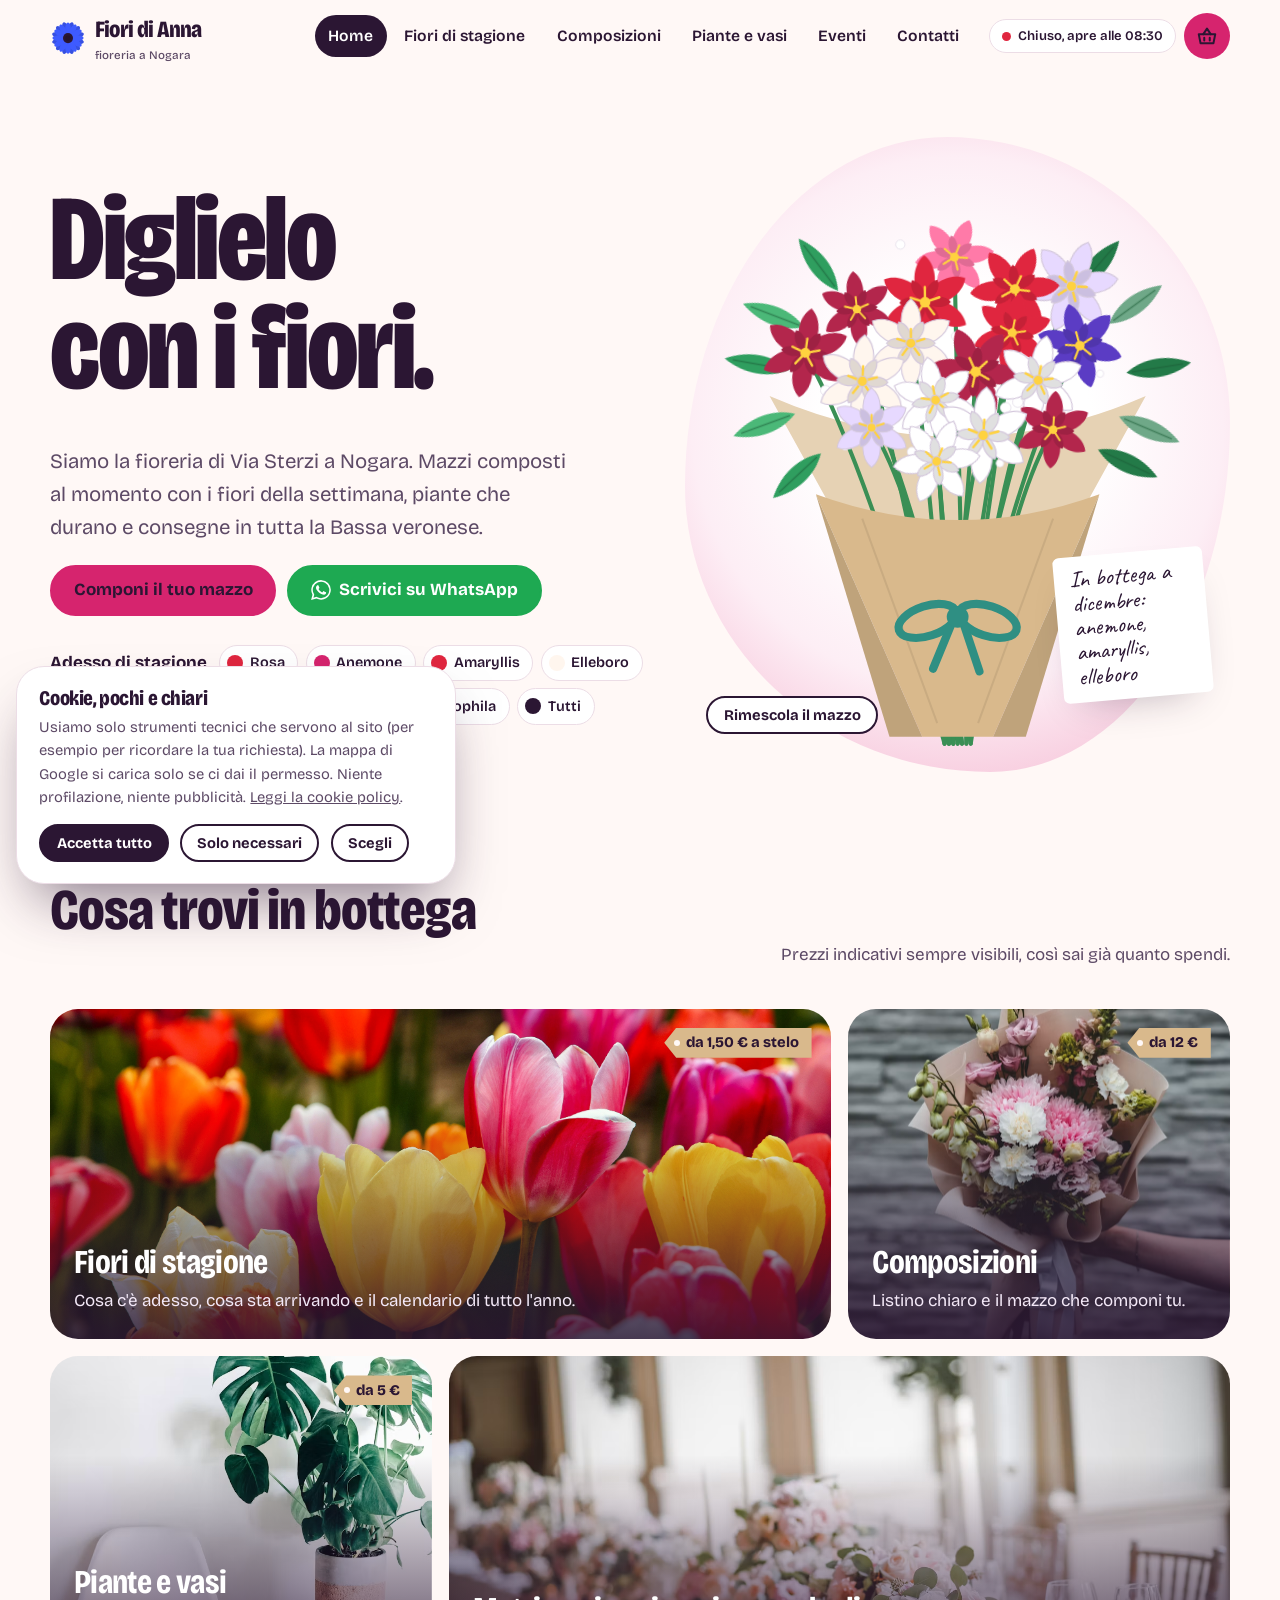
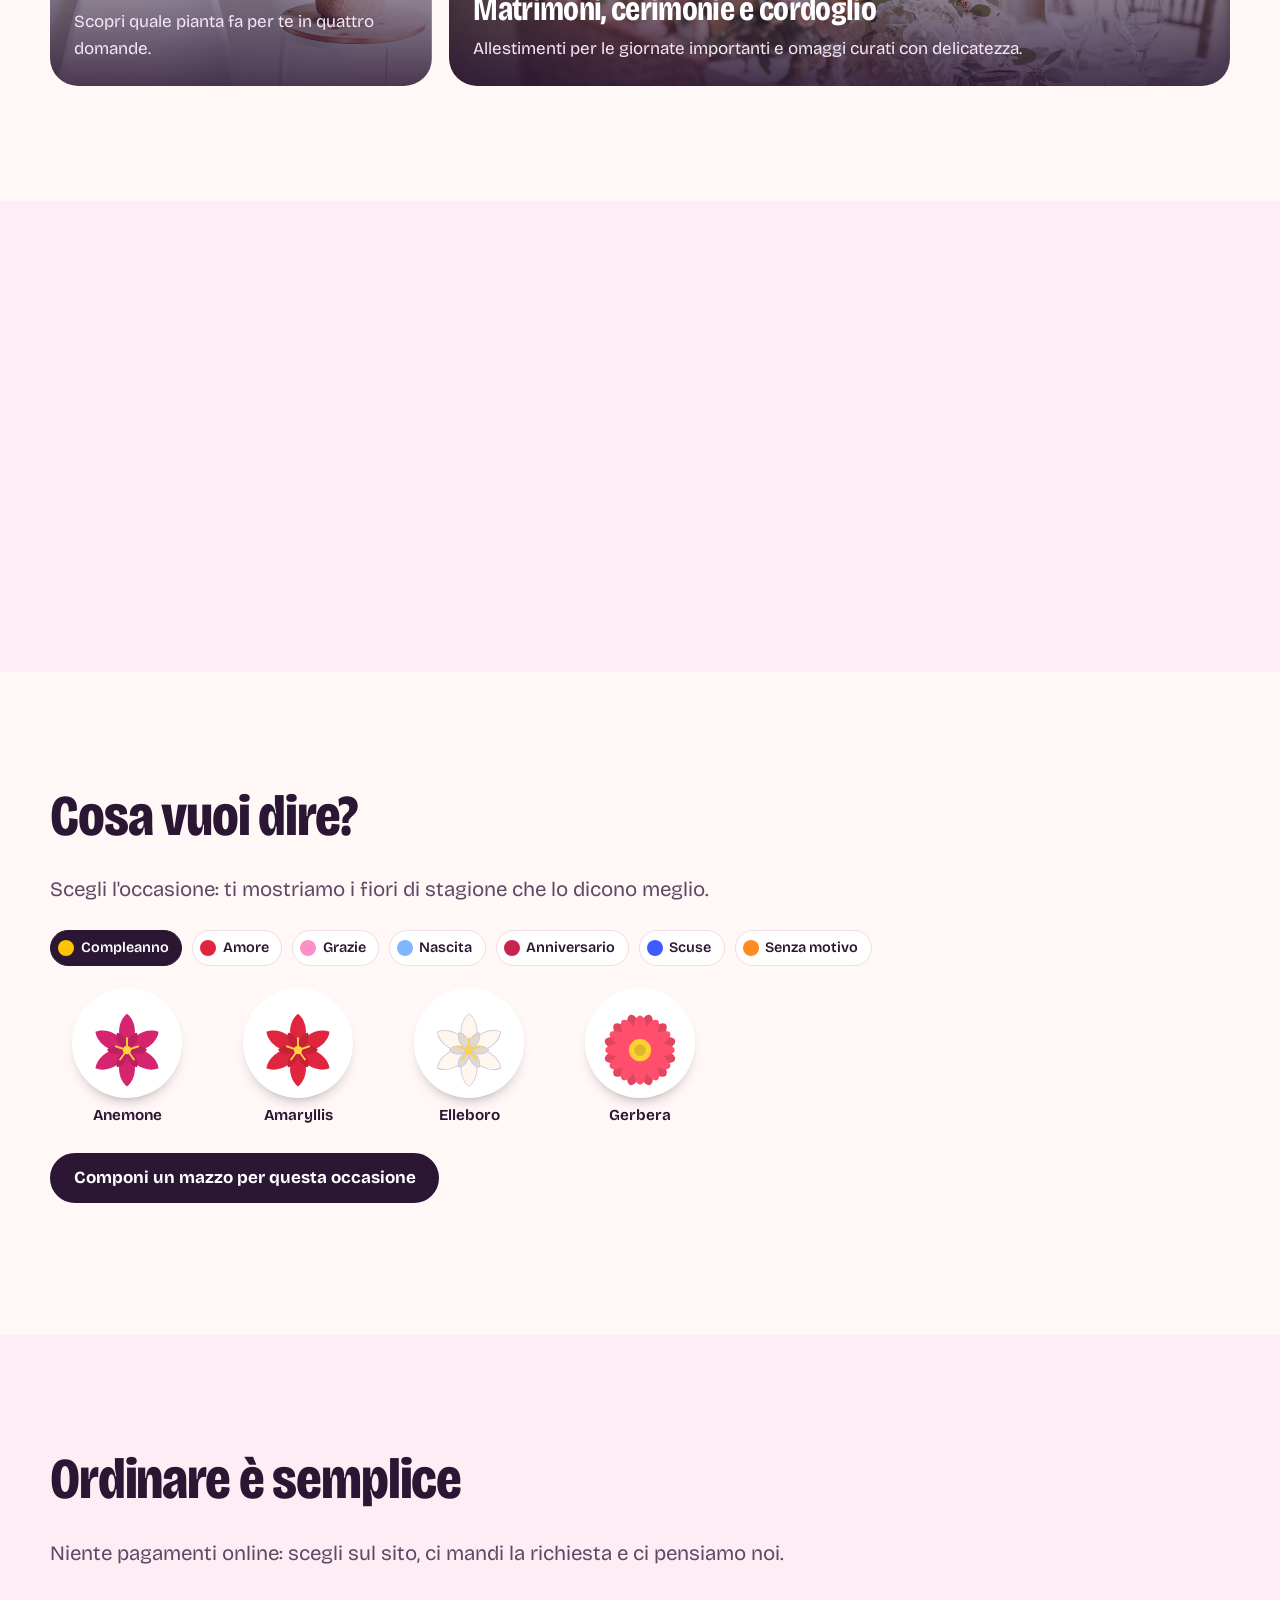
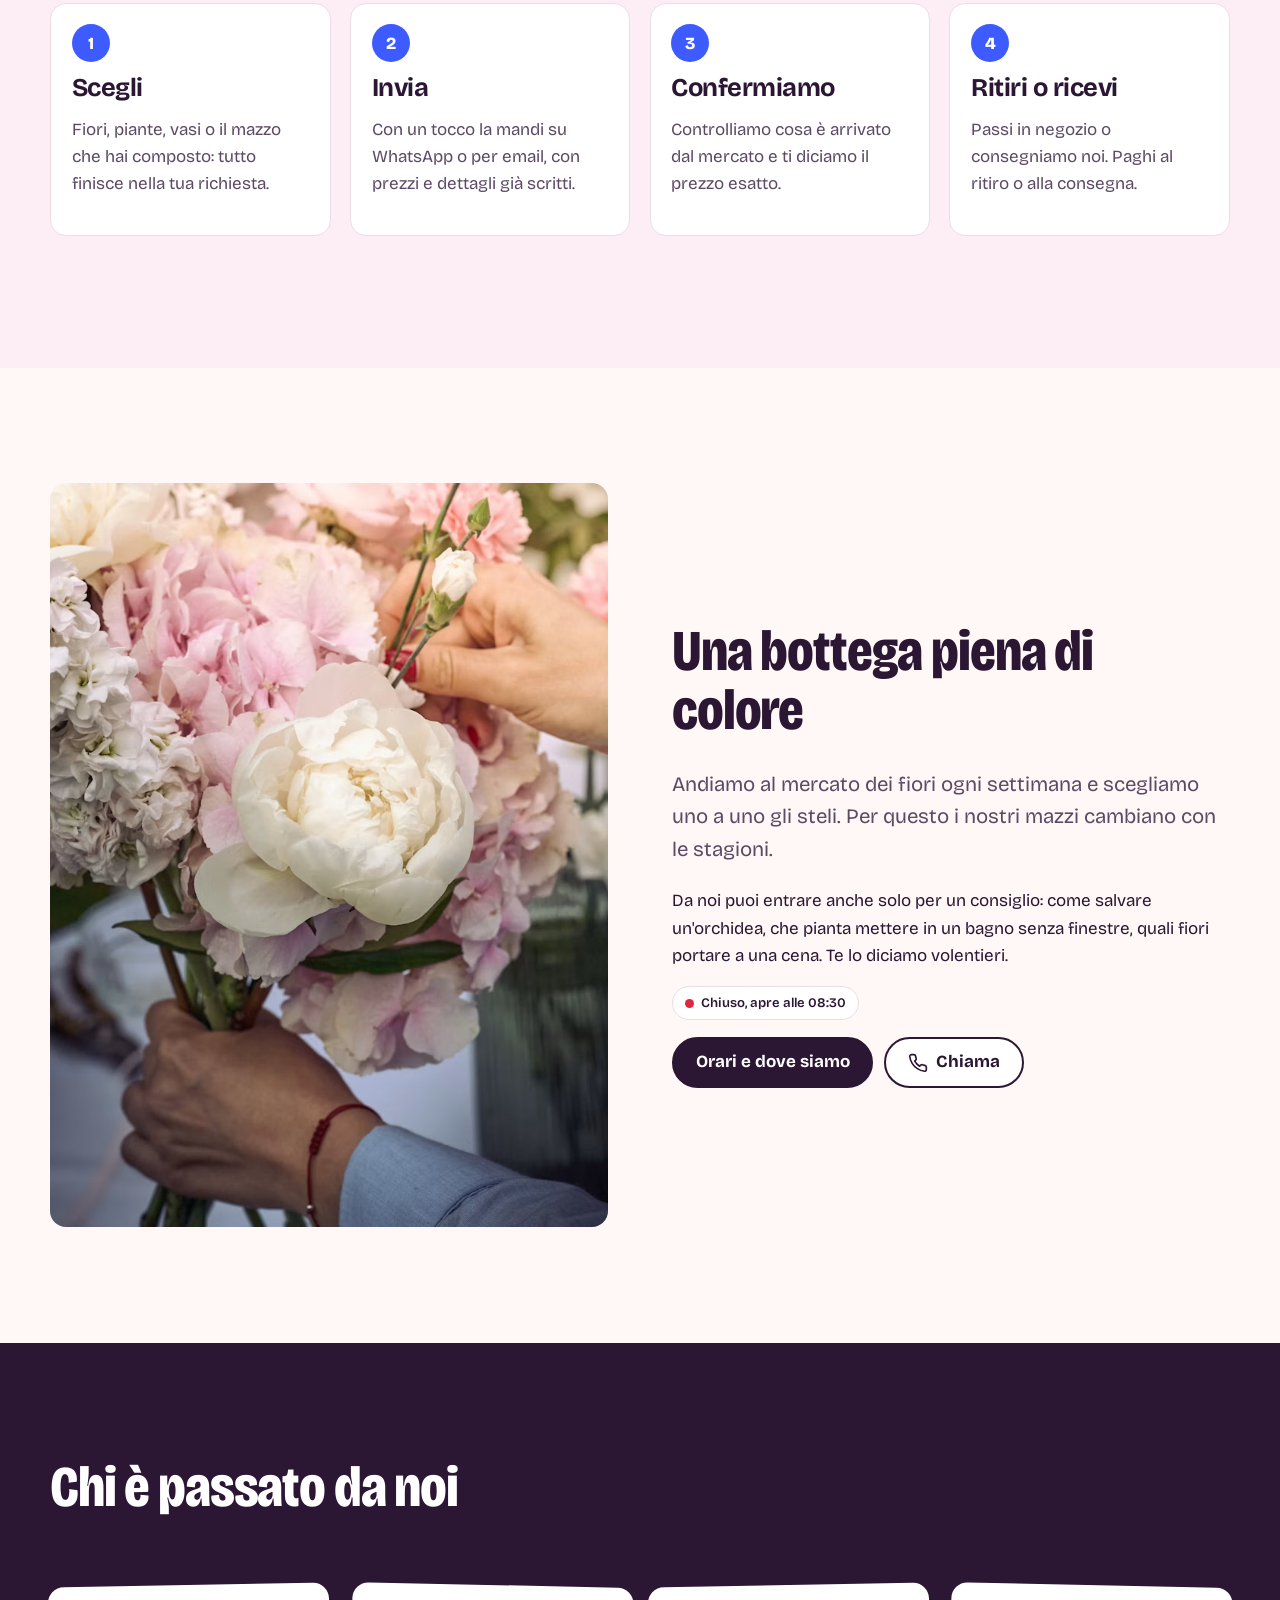
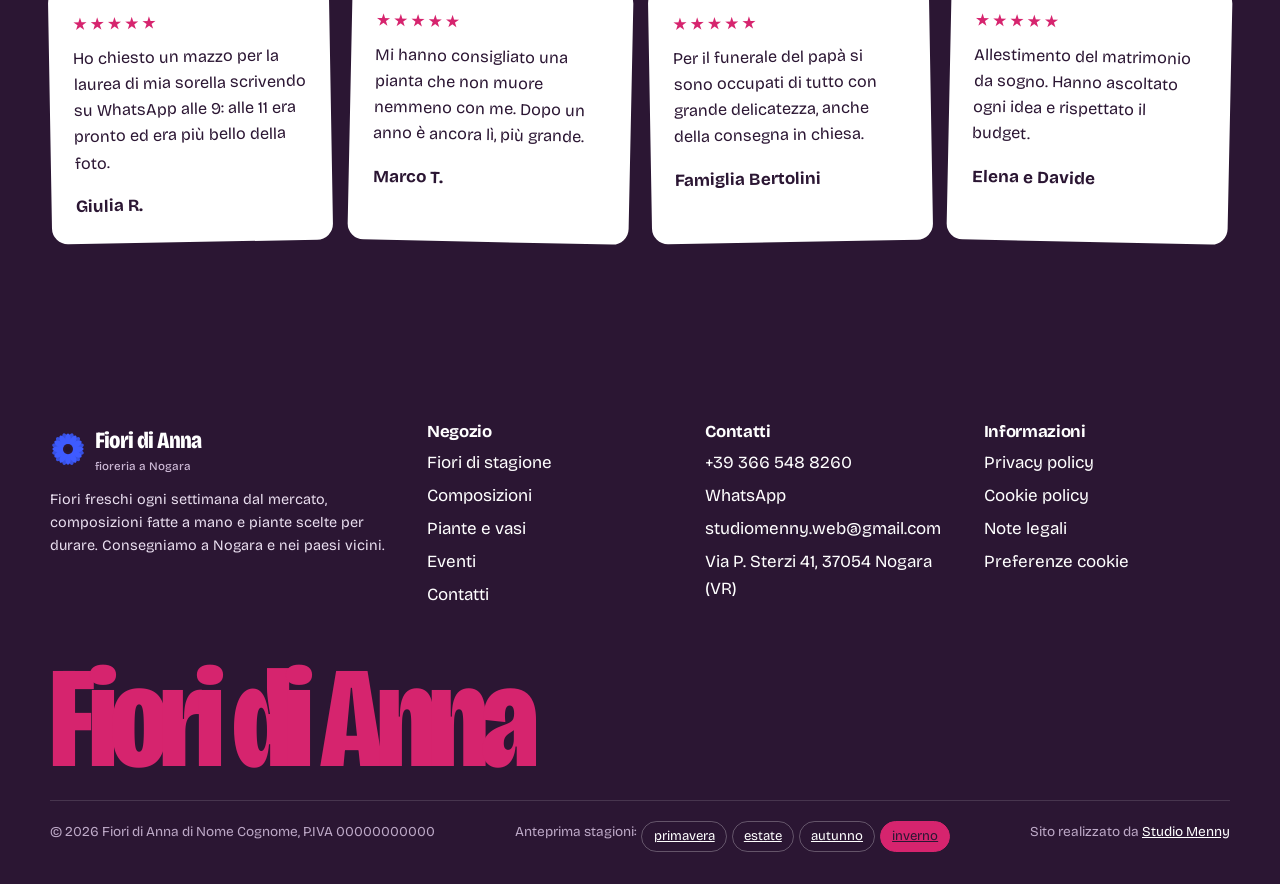
==== commit abb5dc6f: "Add files via upload" ====
--- a/index.html
+++ b/index.html
@@ -9,11 +9,14 @@
 <meta property="og:type" content="website">
 <meta property="og:title" content="Fiori di Anna, fioreria a Nogara: fiori di stagione, composizioni e piante">
 <meta property="og:description" content="Fioreria a Nogara (VR): fiori di stagione, bouquet su misura, piante e vasi con prezzi chiari. Componi il tuo mazzo online e consegniamo nella Bassa veronese.">
-<meta property="og:image" content="img/og-image.jpg">
+<meta property="og:image" content="https://studiomenny.github.io/FIORI-DI-ANNA/img/og-image.jpg">
+<meta property="og:url" content="https://studiomenny.github.io/FIORI-DI-ANNA/">
+<link rel="canonical" href="https://studiomenny.github.io/FIORI-DI-ANNA/">
+<meta property="og:site_name" content="Fiori di Anna">
 <meta property="og:locale" content="it_IT">
 <link rel="icon" href="img/favicon.svg" type="image/svg+xml">
 <link rel="preload" href="fonts/bricolage.woff2" as="font" type="font/woff2" crossorigin>
-<link rel="stylesheet" href="css/style.css?v=5">
+<link rel="stylesheet" href="css/style.css?v=6">
 <script type="application/ld+json">{"@context": "https://schema.org", "@type": "Florist", "name": "Fiori di Anna", "telephone": "+393665488260", "email": "studiomenny.web@gmail.com", "address": {"@type": "PostalAddress", "streetAddress": "Via P. Sterzi 41", "postalCode": "37054", "addressLocality": "Nogara", "addressRegion": "VR", "addressCountry": "IT"}, "openingHoursSpecification": [{"@type": "OpeningHoursSpecification", "dayOfWeek": ["Tuesday", "Wednesday", "Thursday", "Friday"], "opens": "08:30", "closes": "12:30"}, {"@type": "OpeningHoursSpecification", "dayOfWeek": ["Tuesday", "Wednesday", "Thursday", "Friday"], "opens": "15:30", "closes": "19:30"}, {"@type": "OpeningHoursSpecification", "dayOfWeek": "Saturday", "opens": "08:30", "closes": "19:30"}, {"@type": "OpeningHoursSpecification", "dayOfWeek": "Sunday", "opens": "08:30", "closes": "12:30"}], "priceRange": "€€", "areaServed": ["Nogara", "Gazzo Veronese", "Sorgà", "Salizzole", "Sanguinetto", "Casaleone", "Cerea", "Isola della Scala", "Bovolone"]}</script>
 </head>
 <body data-page="home">
@@ -98,7 +101,7 @@
   </div>
 </section>
 </main>
-<script src="js/data.js?v=5" defer></script>
-<script src="js/app.js?v=5" defer></script>
+<script src="js/data.js?v=6" defer></script>
+<script src="js/app.js?v=6" defer></script>
 </body>
 </html>
--- a/css/style.css
+++ b/css/style.css
@@ -593,7 +593,7 @@
   .map-box { aspect-ratio: auto; min-height: 320px; }
   .page-hero { padding: 3.5rem 0 2.2rem; }
   .section { padding: 3.2rem 0; }
-  .hero-note { font-size: 1.1rem; max-width: 12ch; right: 2%; bottom: 12%; padding: .5rem .7rem; }
+  .hero-note { font-size: 1.15rem; max-width: 16ch; right: 2%; bottom: 12%; padding: .5rem .7rem; }
   .hero-shuffle { bottom: 2%; }
 
   /* tabelle delle pagine legali: una scheda per riga */
